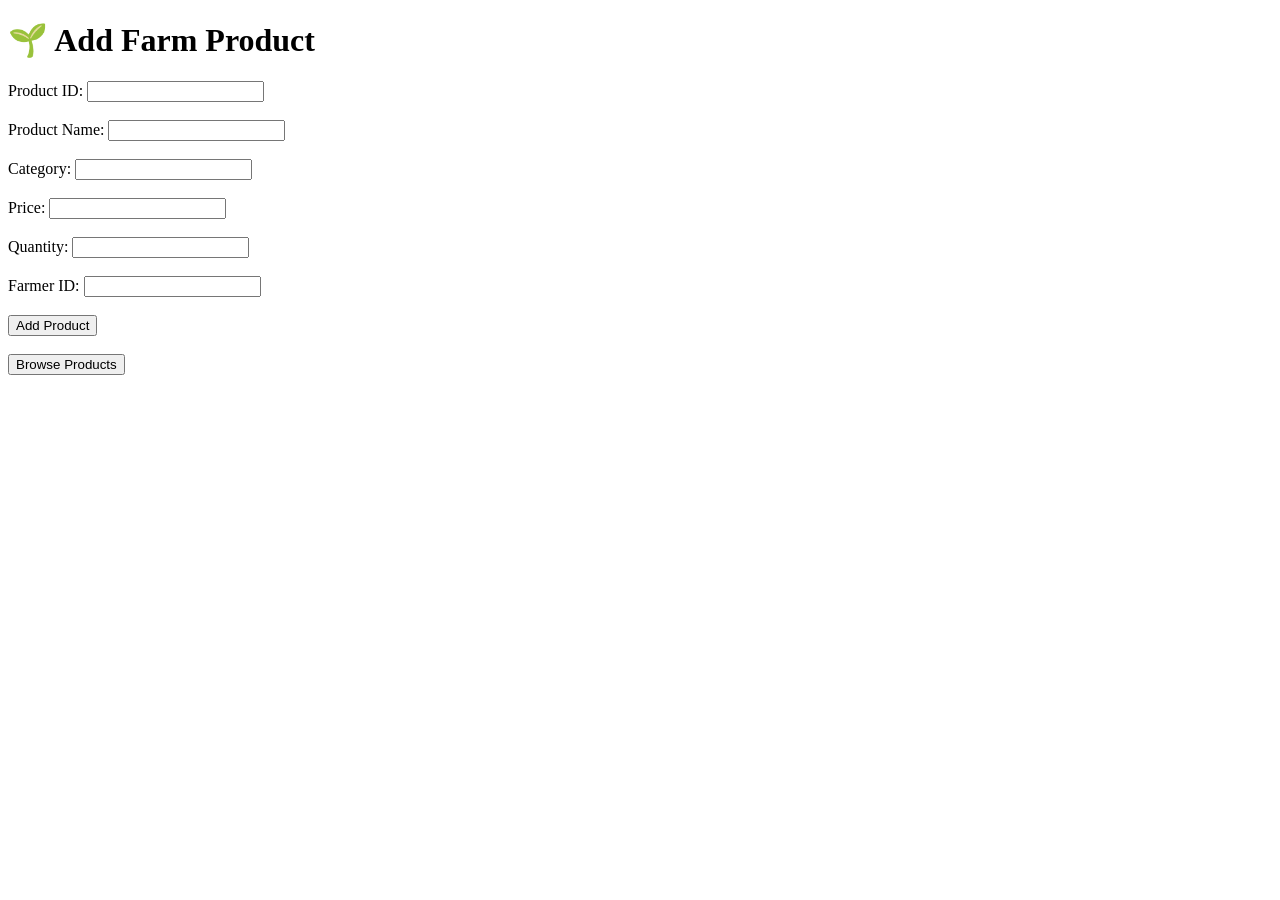
==== frontend/templates/add_product.html @ 4906ea1b "Implement marketplace database and product features" ====
<!DOCTYPE html>
<html>
<head>
    <title>Add Product</title>
</head>

<body>

<h1>🌱 Add Farm Product</h1>

<form method="POST">

    <label>Product ID:</label>
    <input type="number" name="product_id" required>
    <br><br>

    <label>Product Name:</label>
    <input type="text" name="product_name" required>
    <br><br>

    <label>Category:</label>
    <input type="text" name="category" required>
    <br><br>

    <label>Price:</label>
    <input type="number" step="0.01" name="price" required>
    <br><br>

    <label>Quantity:</label>
    <input type="number" name="quantity" required>
    <br><br>

    <label>Farmer ID:</label>
    <input type="number" name="farmer_id" required>
    <br><br>

    <button type="submit">Add Product</button>

</form>

<br>

<a href="/products">
    <button type="button">Browse Products</button>
</a>

</body>
</html>
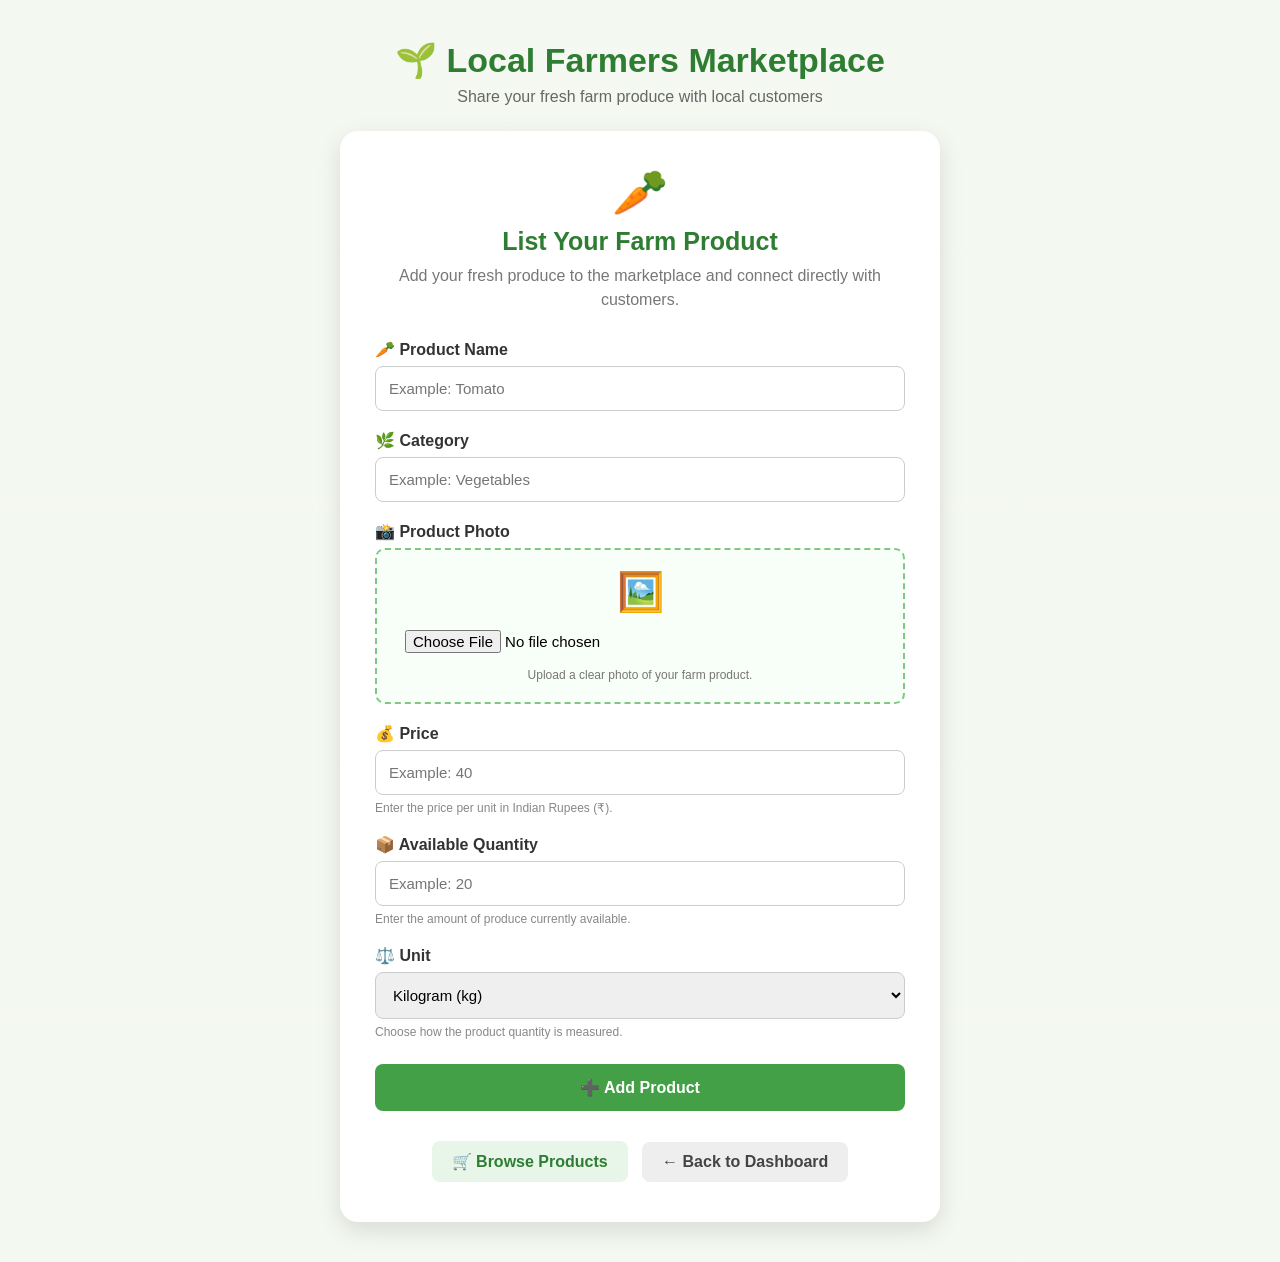
==== commit c0344488: "Update marketplace features and clean project structure" ====
--- a/frontend/templates/add_product.html
+++ b/frontend/templates/add_product.html
@@ -1,48 +1,466 @@
 <!DOCTYPE html>
-<html>
+<html lang="en">
+
 <head>
-    <title>Add Product</title>
+    <meta charset="UTF-8">
+    <meta name="viewport" content="width=device-width, initial-scale=1.0">
+
+    <title>Add Product - Local Farmers Marketplace</title>
+
+    <style>
+        * {
+            box-sizing: border-box;
+            margin: 0;
+            padding: 0;
+            font-family: Arial, sans-serif;
+        }
+
+        body {
+            min-height: 100vh;
+
+            background:
+                linear-gradient(
+                    rgba(244, 248, 241, 0.94),
+                    rgba(244, 248, 241, 0.94)
+                ),
+                url("https://images.unsplash.com/photo-1464226184884-fa280b87c399?auto=format&fit=crop&w=1600&q=80");
+
+            background-size: cover;
+            background-position: center;
+
+            padding: 40px 15px;
+        }
+
+        .page-header {
+            text-align: center;
+            margin-bottom: 25px;
+        }
+
+        .page-header h1 {
+            color: #2e7d32;
+            font-size: 34px;
+            margin-bottom: 8px;
+        }
+
+        .page-header p {
+            color: #666;
+            font-size: 16px;
+        }
+
+        .product-card {
+            width: 100%;
+            max-width: 600px;
+            margin: auto;
+
+            background: white;
+
+            padding: 35px;
+
+            border-radius: 18px;
+
+            box-shadow: 0 8px 25px rgba(0, 0, 0, 0.12);
+        }
+
+        .card-title {
+            text-align: center;
+            margin-bottom: 28px;
+        }
+
+        .card-title .icon {
+            font-size: 45px;
+            margin-bottom: 8px;
+        }
+
+        .card-title h2 {
+            color: #2e7d32;
+            font-size: 25px;
+        }
+
+        .card-title p {
+            color: #777;
+            margin-top: 8px;
+            line-height: 1.5;
+        }
+
+        .form-group {
+            margin-bottom: 20px;
+        }
+
+        .form-group label {
+            display: block;
+            color: #333;
+            font-weight: bold;
+            margin-bottom: 7px;
+        }
+
+        .form-group input,
+        .form-group select {
+            width: 100%;
+            padding: 13px;
+
+            border: 1px solid #ccc;
+            border-radius: 8px;
+
+            font-size: 15px;
+            outline: none;
+        }
+
+        .form-group input:focus,
+        .form-group select:focus {
+            border-color: #43a047;
+        }
+
+        /* Product photo upload */
+
+        .photo-upload {
+            border: 2px dashed #81c784;
+            background: #f8fff8;
+            padding: 20px;
+            border-radius: 10px;
+            text-align: center;
+        }
+
+        .photo-icon {
+            font-size: 38px;
+            margin-bottom: 8px;
+        }
+
+        .photo-upload input {
+            border: none;
+            padding: 8px;
+            background: transparent;
+        }
+
+        .photo-help {
+            display: block;
+            margin-top: 7px;
+            color: #777;
+            font-size: 12px;
+        }
+
+        .form-help {
+            display: block;
+            margin-top: 6px;
+            color: #888;
+            font-size: 12px;
+        }
+
+        .add-button {
+            width: 100%;
+
+            padding: 14px;
+
+            border: none;
+            border-radius: 8px;
+
+            background: #43a047;
+            color: white;
+
+            font-size: 16px;
+            font-weight: bold;
+
+            cursor: pointer;
+
+            margin-top: 5px;
+        }
+
+        .add-button:hover {
+            background: #2e7d32;
+        }
+
+        .navigation {
+            text-align: center;
+            margin-top: 25px;
+        }
+
+        .navigation a {
+            display: inline-block;
+
+            padding: 11px 20px;
+
+            margin: 5px;
+
+            border-radius: 8px;
+
+            text-decoration: none;
+
+            font-weight: bold;
+        }
+
+        .browse-button {
+            background: #e8f5e9;
+            color: #2e7d32;
+        }
+
+        .dashboard-button {
+            background: #eeeeee;
+            color: #444;
+        }
+
+        .browse-button:hover {
+            background: #c8e6c9;
+        }
+
+        .dashboard-button:hover {
+            background: #dddddd;
+        }
+
+        @media (max-width: 600px) {
+
+            .product-card {
+                padding: 25px 20px;
+            }
+
+            .page-header h1 {
+                font-size: 28px;
+            }
+        }
+    </style>
 </head>
 
 <body>
 
-<h1>🌱 Add Farm Product</h1>
-
-<form method="POST">
-
-    <label>Product ID:</label>
-    <input type="number" name="product_id" required>
-    <br><br>
-
-    <label>Product Name:</label>
-    <input type="text" name="product_name" required>
-    <br><br>
-
-    <label>Category:</label>
-    <input type="text" name="category" required>
-    <br><br>
-
-    <label>Price:</label>
-    <input type="number" step="0.01" name="price" required>
-    <br><br>
-
-    <label>Quantity:</label>
-    <input type="number" name="quantity" required>
-    <br><br>
-
-    <label>Farmer ID:</label>
-    <input type="number" name="farmer_id" required>
-    <br><br>
-
-    <button type="submit">Add Product</button>
-
-</form>
-
-<br>
-
-<a href="/products">
-    <button type="button">Browse Products</button>
-</a>
+    <div class="page-header">
+
+        <h1>
+            🌱 Local Farmers Marketplace
+        </h1>
+
+        <p>
+            Share your fresh farm produce with local customers
+        </p>
+
+    </div>
+
+
+    <div class="product-card">
+
+        <div class="card-title">
+
+            <div class="icon">
+                🥕
+            </div>
+
+            <h2>
+                List Your Farm Product
+            </h2>
+
+            <p>
+                Add your fresh produce to the marketplace
+                and connect directly with customers.
+            </p>
+
+        </div>
+
+
+        <form
+            method="POST"
+            enctype="multipart/form-data"
+        >
+
+            <!-- Product Name -->
+
+            <div class="form-group">
+
+                <label for="product_name">
+                    🥕 Product Name
+                </label>
+
+                <input
+                    type="text"
+                    id="product_name"
+                    name="product_name"
+                    placeholder="Example: Tomato"
+                    required
+                >
+
+            </div>
+
+
+            <!-- Category -->
+
+            <div class="form-group">
+
+                <label for="category">
+                    🌿 Category
+                </label>
+
+                <input
+                    type="text"
+                    id="category"
+                    name="category"
+                    placeholder="Example: Vegetables"
+                    required
+                >
+
+            </div>
+
+
+            <!-- Product Photo -->
+
+            <div class="form-group">
+
+                <label for="image">
+                    📸 Product Photo
+                </label>
+
+                <div class="photo-upload">
+
+                    <div class="photo-icon">
+                        🖼️
+                    </div>
+
+                    <input
+                        type="file"
+                        id="image"
+                        name="image"
+                        accept="image/*"
+                        required
+                    >
+
+                    <span class="photo-help">
+                        Upload a clear photo of your farm product.
+                    </span>
+
+                </div>
+
+            </div>
+
+
+            <!-- Price -->
+
+            <div class="form-group">
+
+                <label for="price">
+                    💰 Price
+                </label>
+
+                <input
+                    type="number"
+                    id="price"
+                    name="price"
+                    step="0.01"
+                    min="0"
+                    placeholder="Example: 40"
+                    required
+                >
+
+                <span class="form-help">
+                    Enter the price per unit in Indian Rupees (₹).
+                </span>
+
+            </div>
+
+
+            <!-- Quantity -->
+
+            <div class="form-group">
+
+                <label for="quantity">
+                    📦 Available Quantity
+                </label>
+
+                <input
+                    type="number"
+                    id="quantity"
+                    name="quantity"
+                    min="1"
+                    placeholder="Example: 20"
+                    required
+                >
+
+                <span class="form-help">
+                    Enter the amount of produce currently available.
+                </span>
+
+            </div>
+
+
+            <!-- Unit -->
+
+            <div class="form-group">
+
+                <label for="unit">
+                    ⚖️ Unit
+                </label>
+
+                <select
+                    id="unit"
+                    name="unit"
+                    required
+                >
+
+                    <option value="kg">
+                        Kilogram (kg)
+                    </option>
+
+                    <option value="gram">
+                        Gram (g)
+                    </option>
+
+                    <option value="litre">
+                        Litre (L)
+                    </option>
+
+                    <option value="piece">
+                        Piece
+                    </option>
+
+                    <option value="bunch">
+                        Bunch
+                    </option>
+
+                    <option value="dozen">
+                        Dozen
+                    </option>
+
+                    <option value="packet">
+                        Packet
+                    </option>
+
+                </select>
+
+                <span class="form-help">
+                    Choose how the product quantity is measured.
+                </span>
+
+            </div>
+
+
+            <!-- Submit -->
+
+            <button
+                type="submit"
+                class="add-button"
+            >
+                ➕ Add Product
+            </button>
+
+        </form>
+
+
+        <!-- Navigation -->
+
+        <div class="navigation">
+
+            <a
+                href="/products"
+                class="browse-button"
+            >
+                🛒 Browse Products
+            </a>
+
+            <a
+                href="/dashboard"
+                class="dashboard-button"
+            >
+                ← Back to Dashboard
+            </a>
+
+        </div>
+
+    </div>
 
 </body>
+
 </html>
